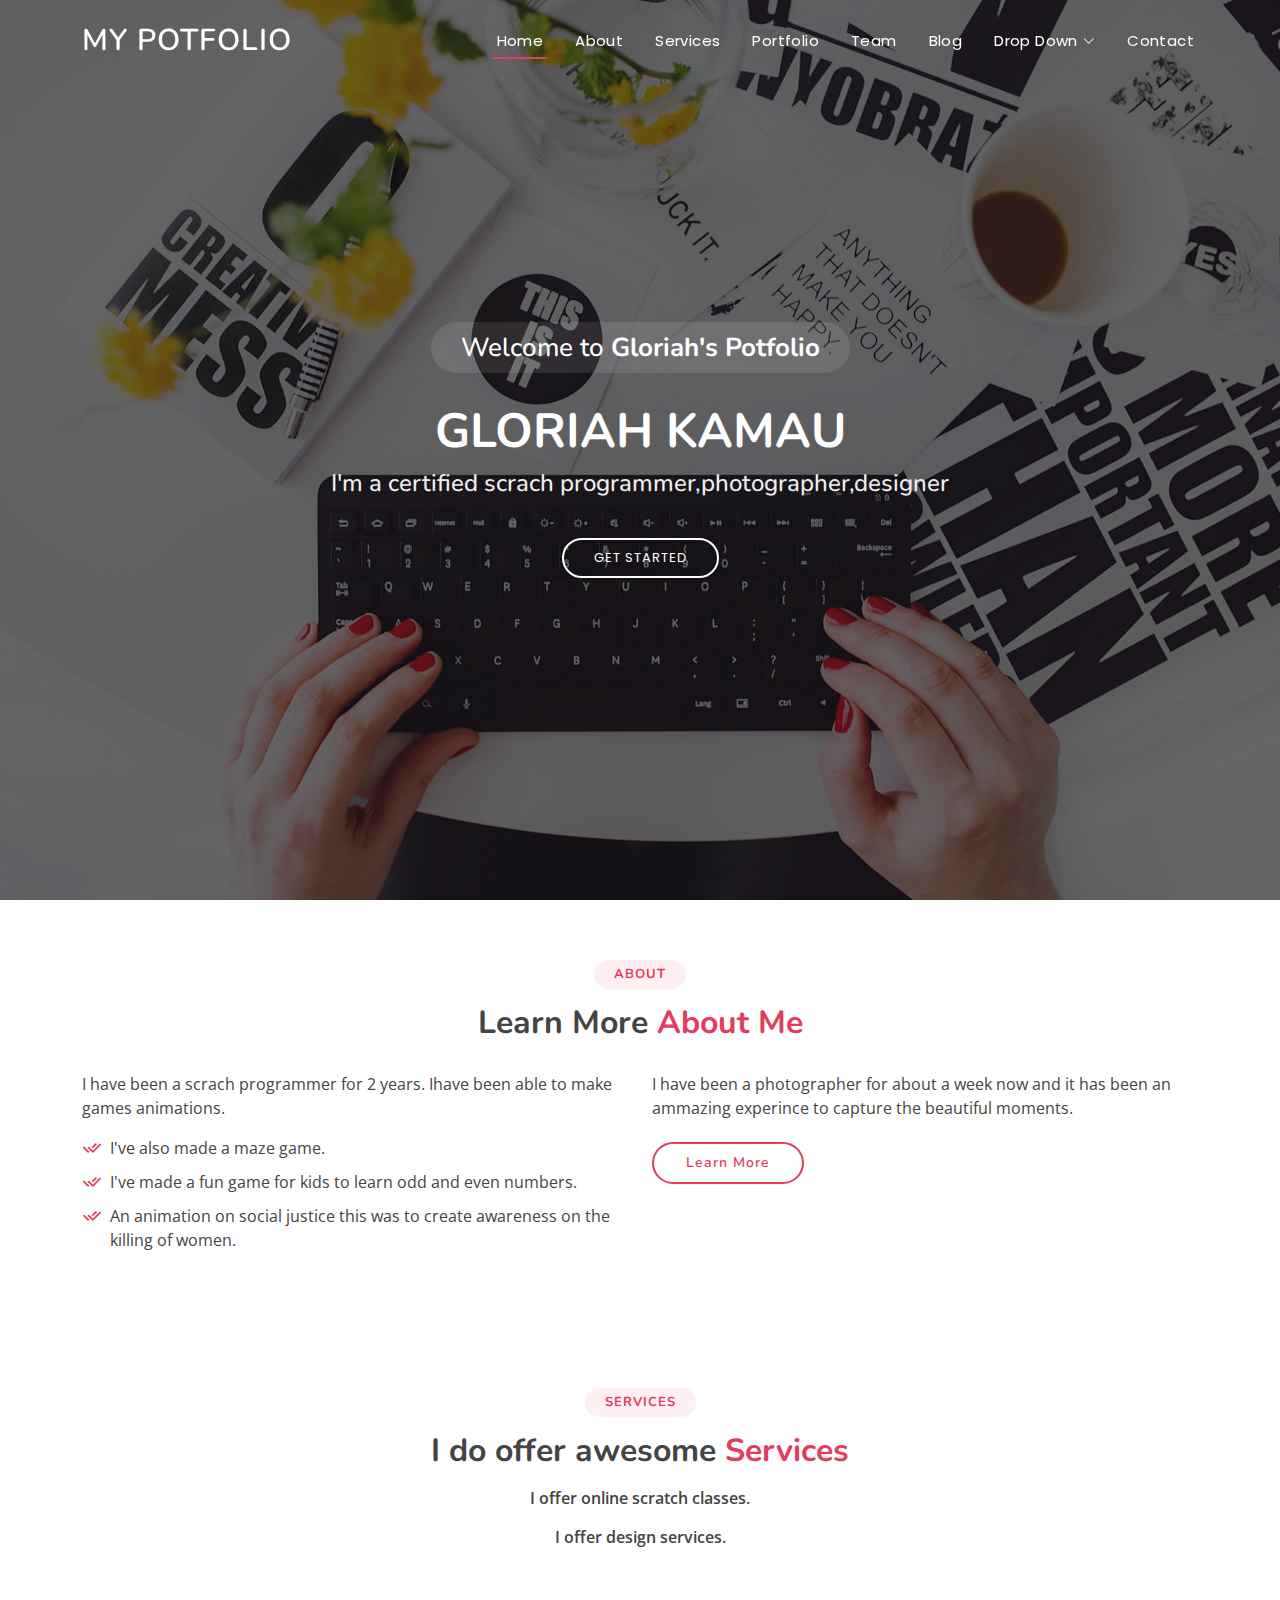
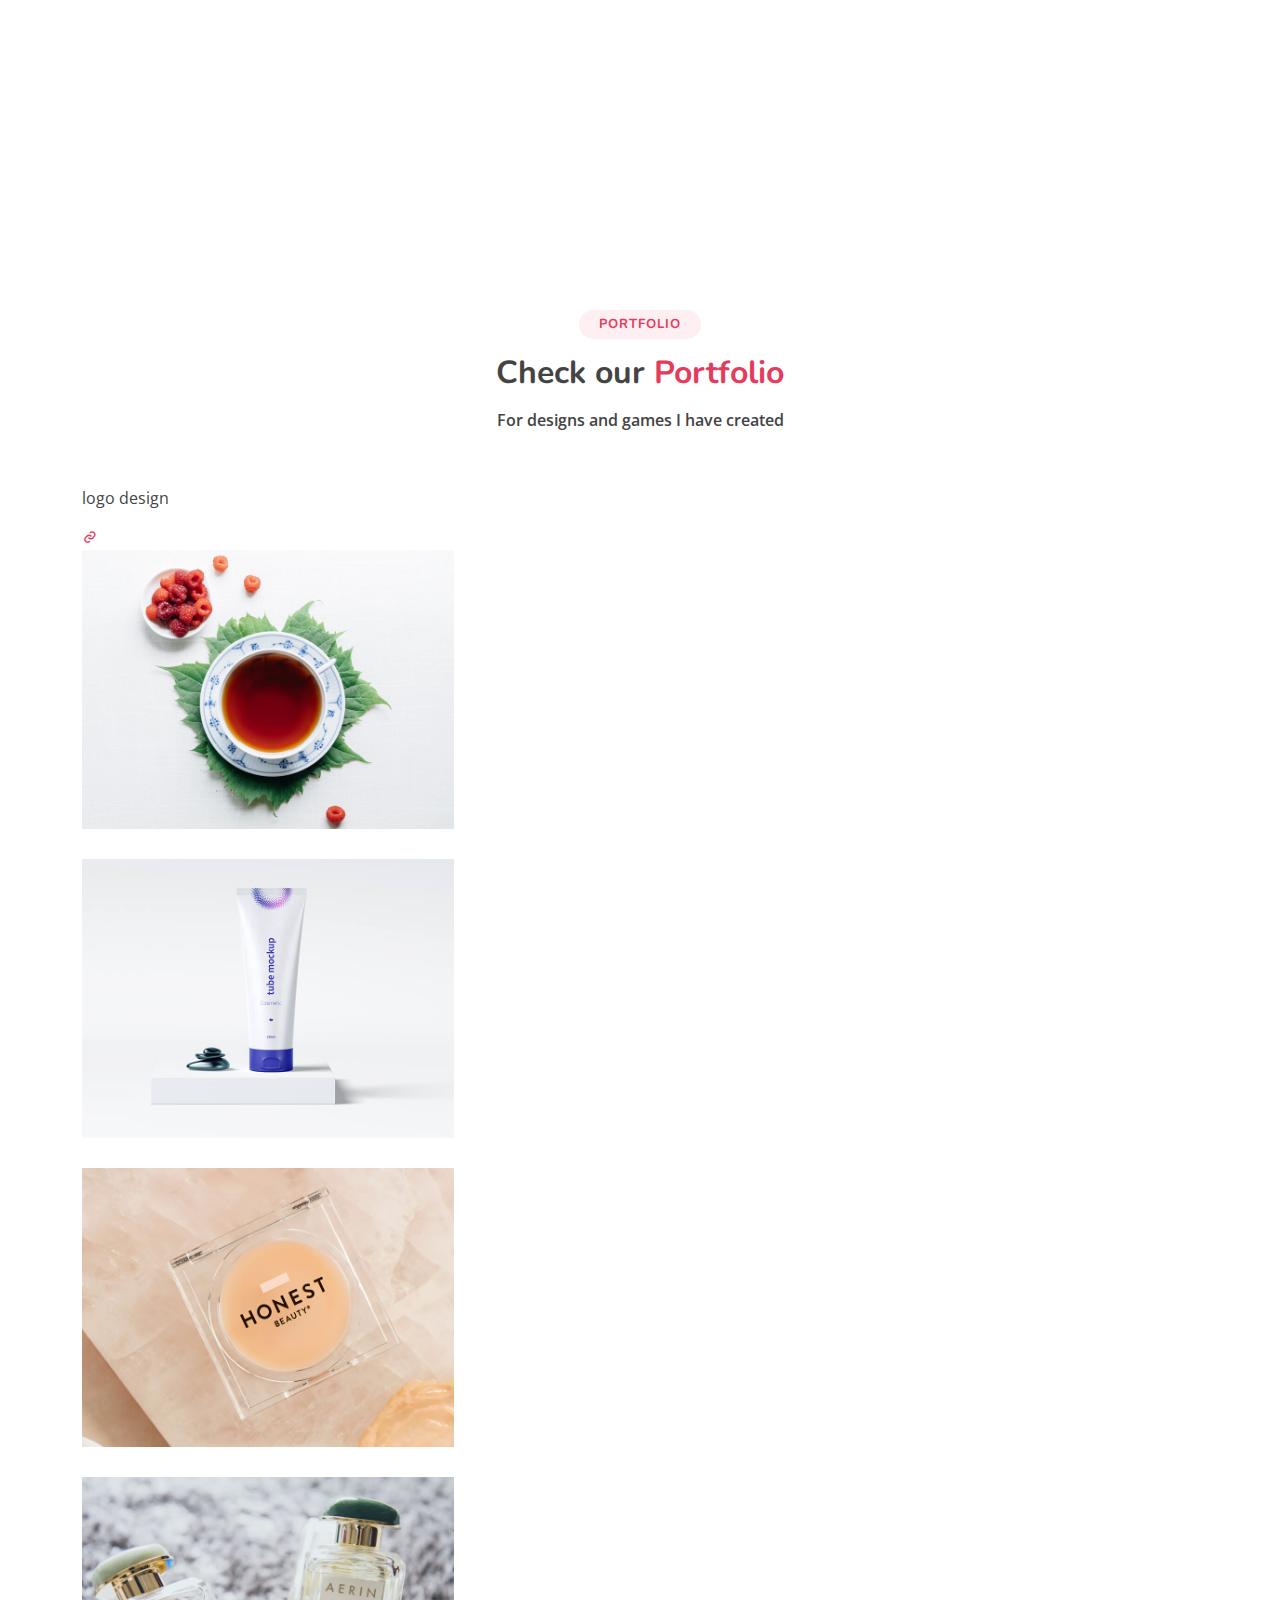
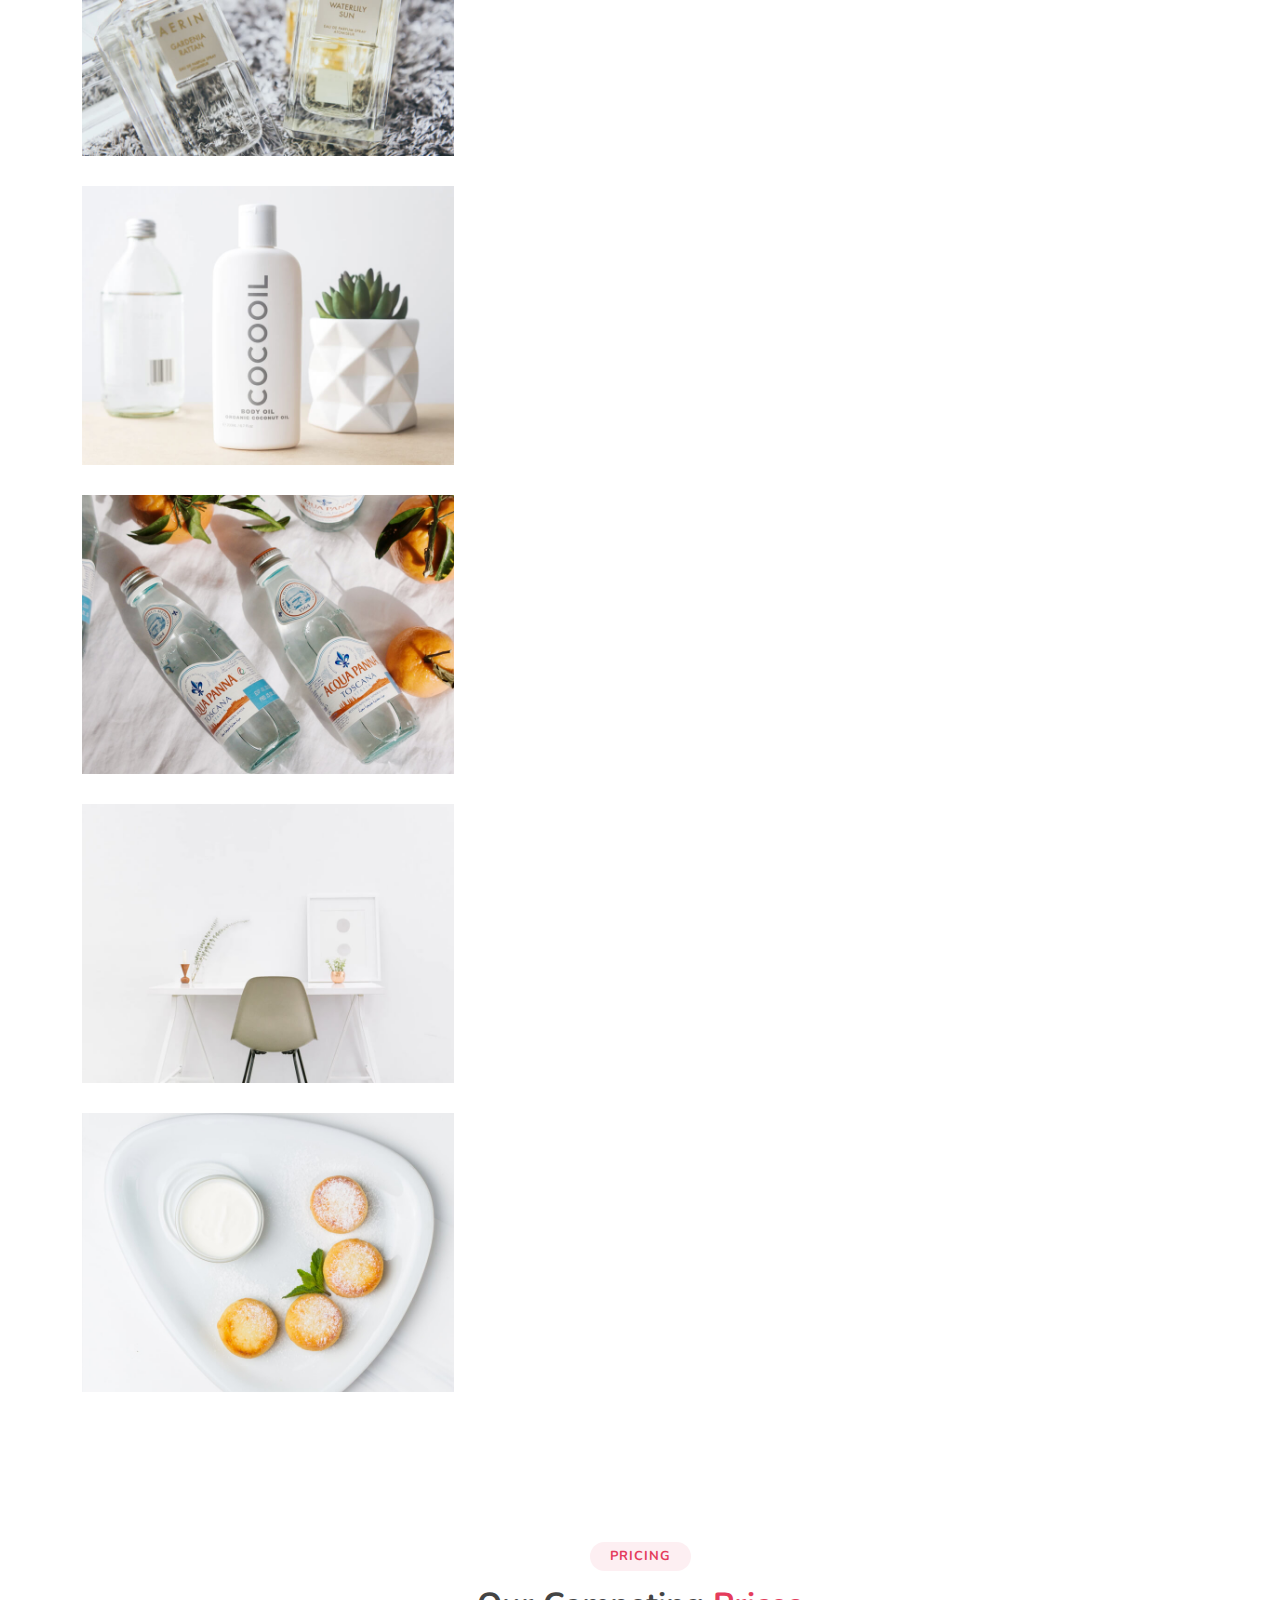
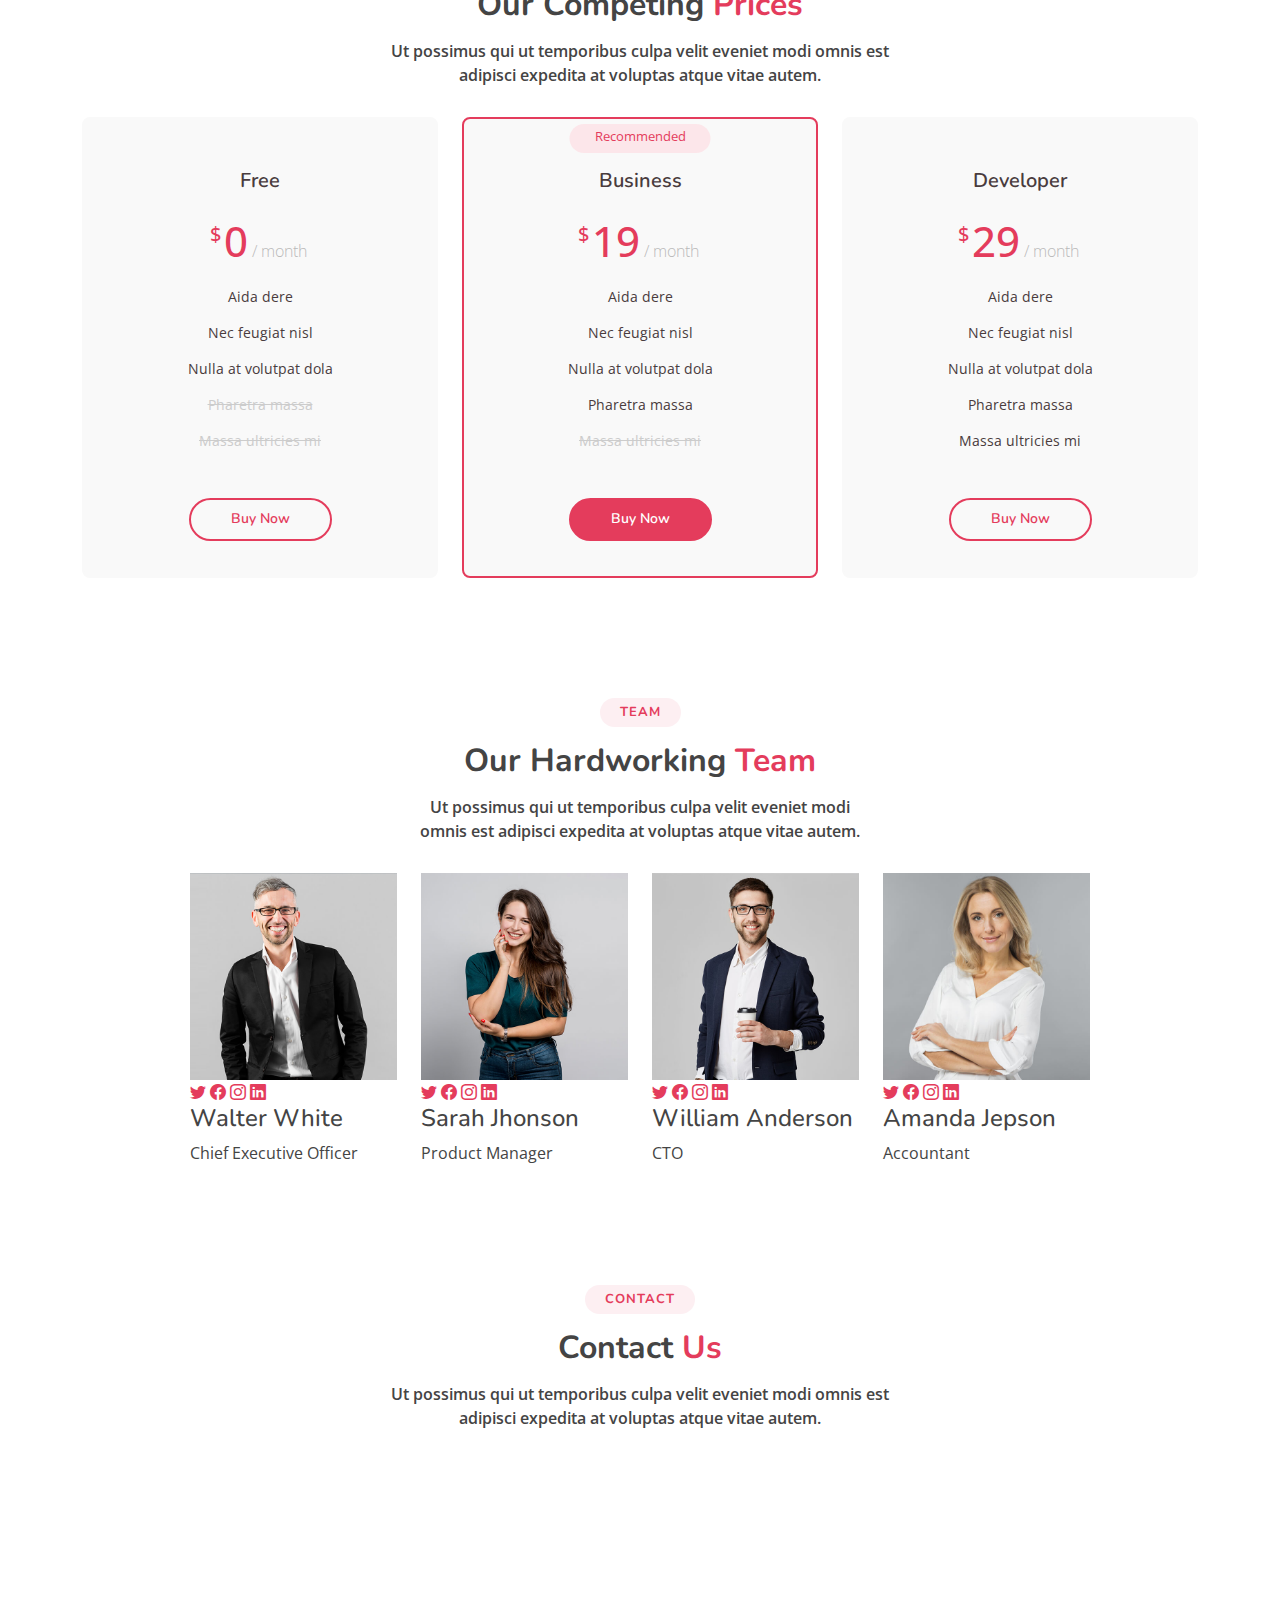
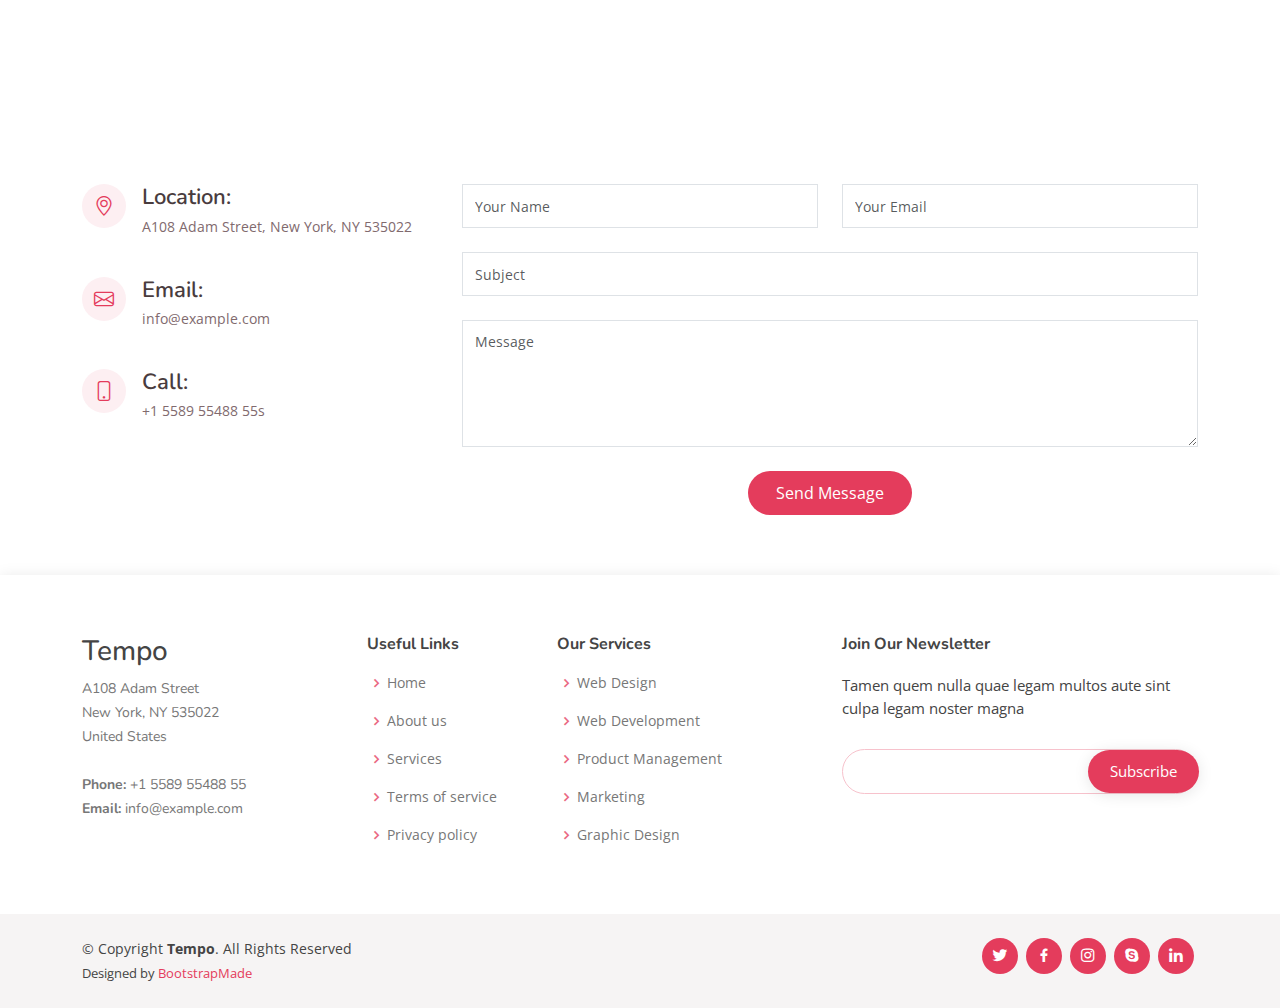
==== index.html @ 77e84bcd "initial commit" ====
<!DOCTYPE html>
<html lang="en">

<head>
  <meta charset="utf-8">
  <meta content="width=device-width, initial-scale=1.0" name="viewport">

  <title> Gloriah Kamau</title>
  <meta content="" name="description">
  <meta content="" name="keywords">

  <!-- Favicons -->
  <link href="assets/img/favicon.png" rel="icon">
  <link href="assets/img/apple-touch-icon.png" rel="apple-touch-icon">

  <!-- Google Fonts -->
  <link href="https://fonts.googleapis.com/css?family=Open+Sans:300,300i,400,400i,600,600i,700,700i|Nunito:300,300i,400,400i,600,600i,700,700i|Poppins:300,300i,400,400i,500,500i,600,600i,700,700i" rel="stylesheet">

  <!-- Vendor CSS Files -->
  <link href="assets/vendor/bootstrap/css/bootstrap.min.css" rel="stylesheet">
  <link href="assets/vendor/bootstrap-icons/bootstrap-icons.css" rel="stylesheet">
  <link href="assets/vendor/boxicons/css/boxicons.min.css" rel="stylesheet">
  <link href="assets/vendor/glightbox/css/glightbox.min.css" rel="stylesheet">
  <link href="assets/vendor/remixicon/remixicon.css" rel="stylesheet">
  <link href="assets/vendor/swiper/swiper-bundle.min.css" rel="stylesheet">

  <!-- Template Main CSS File -->
  <link href="assets/css/style.css" rel="stylesheet">

  <!-- =======================================================
  * Template Name: Tempo
  * Updated: Jan 29 2024 with Bootstrap v5.3.2
  * Template URL: https://bootstrapmade.com/tempo-free-onepage-bootstrap-theme/
  * Author: BootstrapMade.com
  * License: https://bootstrapmade.com/license/
  ======================================================== -->
</head>

<body>

  <!-- ======= Header ======= -->
  <header id="header" class="fixed-top ">
    <div class="container d-flex align-items-center justify-content-between">

      <h1 class="logo"><a href="index.html">My Potfolio</a></h1>
      <!-- Uncomment below if you prefer to use an image logo -->
      <!-- <a href="index.html" class="logo"><img src="assets/img/logo.png" alt="" class="img-fluid"></a>-->

      <nav id="navbar" class="navbar">
        <ul>
          <li><a class="nav-link scrollto active" href="#hero">Home</a></li>
          <li><a class="nav-link scrollto" href="#about">About</a></li>
          <li><a class="nav-link scrollto" href="#services">Services</a></li>
          <li><a class="nav-link scrollto " href="#portfolio">Portfolio</a></li>
          <li><a class="nav-link scrollto" href="#team">Team</a></li>
          <li><a href="blog.html">Blog</a></li>
          <li class="dropdown"><a href="#"><span>Drop Down</span> <i class="bi bi-chevron-down"></i></a>
            <ul>
              <li><a href="#">Drop Down 1</a></li>
              <li class="dropdown"><a href="#"><span>Deep Drop Down</span> <i class="bi bi-chevron-right"></i></a>
                <ul>
                  <li><a href="#">Deep Drop Down 1</a></li>
                  <li><a href="#">Deep Drop Down 2</a></li>
                  <li><a href="#">Deep Drop Down 3</a></li>
                  <li><a href="#">Deep Drop Down 4</a></li>
                  <li><a href="#">Deep Drop Down 5</a></li>
                </ul>
              </li>
              <li><a href="#">Drop Down 2</a></li>
              <li><a href="#">Drop Down 3</a></li>
              <li><a href="#">Drop Down 4</a></li>
            </ul>
          </li>
          <li><a class="nav-link scrollto" href="#contact">Contact</a></li>
        </ul>
        <i class="bi bi-list mobile-nav-toggle"></i>
      </nav><!-- .navbar -->

    </div>
  </header><!-- End Header -->

  <!-- ======= Hero Section ======= -->
  <section id="hero">
    <div class="hero-container">
      <h3>Welcome to <strong>Gloriah's Potfolio</strong></h3>
      <h1>Gloriah Kamau</h1>
      <h2>I'm a certified scrach programmer,photographer,designer</h2>
      <a href="#about" class="btn-get-started scrollto">Get Started</a>
    </div>
  </section><!-- End Hero -->

  <main id="main">

    <!-- ======= About Section ======= -->
    <section id="about" class="about">
      <div class="container">

        <div class="section-title">
          <h2>About</h2>
          <h3>Learn More <span>About Me</span></h3>
          
        </div>

        <div class="row content">
          <div class="col-lg-6">
            <p>
              I have been a scrach programmer for 2 years.
              Ihave been able to make games animations.
            </p>
            <ul>
              <li><i class="ri-check-double-line"></i>I've also made a maze game. </li>
              <li><i class="ri-check-double-line"></i>I've made a fun game for kids to learn odd and even numbers. </li>
              <li><i class="ri-check-double-line"></i>An animation on social justice this was to create awareness on the killing of women. </li>
            </ul>
          </div>
          <div class="col-lg-6 pt-4 pt-lg-0">
            <p>
              I have been a photographer for about a week now and it has been an ammazing experince to capture the beautiful moments.
            </p>
            <a href="#" class="btn-learn-more">Learn More</a>
          </div>
        </div>

      </div>
    </section><!-- End About Section -->

    <!-- ======= Services Section ======= -->
    <section id="services" class="services">
      <div class="container">

        <div class="section-title">
          <h2>Services</h2>
          <h3>I do offer awesome <span>Services</span></h3>
          <p>I offer online scratch classes.</p>
          <p>I offer design services.</p>

        </div>

       
    </section><!-- End Services Section -->

   

    <!-- ======= Cta Section ======= -->
    <section id="cta" class="cta">
      <div class="container">

        <div class="text-center">
          <h3>Call To Action</h3>
          <p>I am readly available for the online classes</p>
          <p>I'm ready for design gigs</p>
        </div>

      </div>
    </section><!-- End Cta Section -->

    <!-- ======= Portfolio Section ======= -->
    <section id="portfolio" class="portfolio">
      <div class="container">

        <div class="section-title">
          <h2>Portfolio</h2>
          <h3>Check our <span>Portfolio</span></h3>
          <p>For designs and games I have created</p>
        </div>

        

        <div>

          <div>
            <img src="" class="img-fluid" alt="">
            <div class="portfolio-info">
              
              <p>logo design</p>
              <a href=
              <a href="portfolio-details.html" class="details-link" title="More Details"><i class="bx bx-link"></i></a>
            </div>
          </div>

          <div class="col-lg-4 col-md-6 portfolio-item filter-web">
            <img src="assets/img/portfolio/portfolio-2.jpg" class="img-fluid" alt="">
            <div class="portfolio-info">
              <h4>Web 3</h4>
              <p>Web</p>
              <a href="assets/img/portfolio/portfolio-2.jpg" data-gallery="portfolioGallery" class="portfolio-lightbox preview-link" title="Web 3"><i class="bx bx-plus"></i></a>
              <a href="portfolio-details.html" class="details-link" title="More Details"><i class="bx bx-link"></i></a>
            </div>
          </div>

          <div class="col-lg-4 col-md-6 portfolio-item filter-app">
            <img src="assets/img/portfolio/portfolio-3.jpg" class="img-fluid" alt="">
            <div class="portfolio-info">
              <h4>App 2</h4>
              <p>App</p>
              <a href="assets/img/portfolio/portfolio-3.jpg" data-gallery="portfolioGallery" class="portfolio-lightbox preview-link" title="App 2"><i class="bx bx-plus"></i></a>
              <a href="portfolio-details.html" class="details-link" title="More Details"><i class="bx bx-link"></i></a>
            </div>
          </div>

          <div class="col-lg-4 col-md-6 portfolio-item filter-card">
            <img src="assets/img/portfolio/portfolio-4.jpg" class="img-fluid" alt="">
            <div class="portfolio-info">
              <h4>Card 2</h4>
              <p>Card</p>
              <a href="assets/img/portfolio/portfolio-4.jpg" data-gallery="portfolioGallery" class="portfolio-lightbox preview-link" title="Card 2"><i class="bx bx-plus"></i></a>
              <a href="portfolio-details.html" class="details-link" title="More Details"><i class="bx bx-link"></i></a>
            </div>
          </div>

          <div class="col-lg-4 col-md-6 portfolio-item filter-web">
            <img src="assets/img/portfolio/portfolio-5.jpg" class="img-fluid" alt="">
            <div class="portfolio-info">
              <h4>Web 2</h4>
              <p>Web</p>
              <a href="assets/img/portfolio/portfolio-5.jpg" data-gallery="portfolioGallery" class="portfolio-lightbox preview-link" title="Web 2"><i class="bx bx-plus"></i></a>
              <a href="portfolio-details.html" class="details-link" title="More Details"><i class="bx bx-link"></i></a>
            </div>
          </div>

          <div class="col-lg-4 col-md-6 portfolio-item filter-app">
            <img src="assets/img/portfolio/portfolio-6.jpg" class="img-fluid" alt="">
            <div class="portfolio-info">
              <h4>App 3</h4>
              <p>App</p>
              <a href="assets/img/portfolio/portfolio-6.jpg" data-gallery="portfolioGallery" class="portfolio-lightbox preview-link" title="App 3"><i class="bx bx-plus"></i></a>
              <a href="portfolio-details.html" class="details-link" title="More Details"><i class="bx bx-link"></i></a>
            </div>
          </div>

          <div class="col-lg-4 col-md-6 portfolio-item filter-card">
            <img src="assets/img/portfolio/portfolio-7.jpg" class="img-fluid" alt="">
            <div class="portfolio-info">
              <h4>Card 1</h4>
              <p>Card</p>
              <a href="assets/img/portfolio/portfolio-7.jpg" data-gallery="portfolioGallery" class="portfolio-lightbox preview-link" title="Card 1"><i class="bx bx-plus"></i></a>
              <a href="portfolio-details.html" class="details-link" title="More Details"><i class="bx bx-link"></i></a>
            </div>
          </div>

          <div class="col-lg-4 col-md-6 portfolio-item filter-card">
            <img src="assets/img/portfolio/portfolio-8.jpg" class="img-fluid" alt="">
            <div class="portfolio-info">
              <h4>Card 3</h4>
              <p>Card</p>
              <a href="assets/img/portfolio/portfolio-8.jpg" data-gallery="portfolioGallery" class="portfolio-lightbox preview-link" title="Card 3"><i class="bx bx-plus"></i></a>
              <a href="portfolio-details.html" class="details-link" title="More Details"><i class="bx bx-link"></i></a>
            </div>
          </div>

          <div class="col-lg-4 col-md-6 portfolio-item filter-web">
            <img src="assets/img/portfolio/portfolio-9.jpg" class="img-fluid" alt="">
            <div class="portfolio-info">
              <h4>Web 3</h4>
              <p>Web</p>
              <a href="assets/img/portfolio/portfolio-9.jpg" data-gallery="portfolioGallery" class="portfolio-lightbox preview-link" title="Web 3"><i class="bx bx-plus"></i></a>
              <a href="portfolio-details.html" class="details-link" title="More Details"><i class="bx bx-link"></i></a>
            </div>
          </div>

        </div>

      </div>
    </section><!-- End Portfolio Section -->

    <!-- ======= Pricing Section ======= -->
    <section id="pricing" class="pricing">
      <div class="container">

        <div class="section-title">
          <h2>Pricing</h2>
          <h3>Our Competing <span>Prices</span></h3>
          <p>Ut possimus qui ut temporibus culpa velit eveniet modi omnis est adipisci expedita at voluptas atque vitae autem.</p>
        </div>

        <div class="row">

          <div class="col-lg-4 col-md-6">
            <div class="box">
              <h3>Free</h3>
              <h4><sup>$</sup>0<span> / month</span></h4>
              <ul>
                <li>Aida dere</li>
                <li>Nec feugiat nisl</li>
                <li>Nulla at volutpat dola</li>
                <li class="na">Pharetra massa</li>
                <li class="na">Massa ultricies mi</li>
              </ul>
              <div class="btn-wrap">
                <a href="#" class="btn-buy">Buy Now</a>
              </div>
            </div>
          </div>

          <div class="col-lg-4 col-md-6 mt-4 mt-md-0">
            <div class="box recommended">
              <span class="recommended-badge">Recommended</span>
              <h3>Business</h3>
              <h4><sup>$</sup>19<span> / month</span></h4>
              <ul>
                <li>Aida dere</li>
                <li>Nec feugiat nisl</li>
                <li>Nulla at volutpat dola</li>
                <li>Pharetra massa</li>
                <li class="na">Massa ultricies mi</li>
              </ul>
              <div class="btn-wrap">
                <a href="#" class="btn-buy">Buy Now</a>
              </div>
            </div>
          </div>

          <div class="col-lg-4 col-md-6 mt-4 mt-lg-0">
            <div class="box">
              <h3>Developer</h3>
              <h4><sup>$</sup>29<span> / month</span></h4>
              <ul>
                <li>Aida dere</li>
                <li>Nec feugiat nisl</li>
                <li>Nulla at volutpat dola</li>
                <li>Pharetra massa</li>
                <li>Massa ultricies mi</li>
              </ul>
              <div class="btn-wrap">
                <a href="#" class="btn-buy">Buy Now</a>
              </div>
            </div>
          </div>

        </div>

      </div>
    </section><!-- End Pricing Section -->

    <!-- ======= F.A.Q Section ======= -->
    <section id="faq" class="faq">
      <div class="container">

        
        <div class="section-title">
          <h2>Team</h2>
          <h3>Our Hardworking <span>Team</span></h3>
          <p>Ut possimus qui ut temporibus culpa velit eveniet modi omnis est adipisci expedita at voluptas atque vitae autem.</p>
        </div>

        <div class="row">

          <div class="col-lg-3 col-md-6 d-flex align-items-stretch">
            <div class="member">
              <div class="member-img">
                <img src="assets/img/team/team-1.jpg" class="img-fluid" alt="">
                <div class="social">
                  <a href=""><i class="bi bi-twitter"></i></a>
                  <a href=""><i class="bi bi-facebook"></i></a>
                  <a href=""><i class="bi bi-instagram"></i></a>
                  <a href=""><i class="bi bi-linkedin"></i></a>
                </div>
              </div>
              <div class="member-info">
                <h4>Walter White</h4>
                <span>Chief Executive Officer</span>
              </div>
            </div>
          </div>

          <div class="col-lg-3 col-md-6 d-flex align-items-stretch">
            <div class="member">
              <div class="member-img">
                <img src="assets/img/team/team-2.jpg" class="img-fluid" alt="">
                <div class="social">
                  <a href=""><i class="bi bi-twitter"></i></a>
                  <a href=""><i class="bi bi-facebook"></i></a>
                  <a href=""><i class="bi bi-instagram"></i></a>
                  <a href=""><i class="bi bi-linkedin"></i></a>
                </div>
              </div>
              <div class="member-info">
                <h4>Sarah Jhonson</h4>
                <span>Product Manager</span>
              </div>
            </div>
          </div>

          <div class="col-lg-3 col-md-6 d-flex align-items-stretch">
            <div class="member">
              <div class="member-img">
                <img src="assets/img/team/team-3.jpg" class="img-fluid" alt="">
                <div class="social">
                  <a href=""><i class="bi bi-twitter"></i></a>
                  <a href=""><i class="bi bi-facebook"></i></a>
                  <a href=""><i class="bi bi-instagram"></i></a>
                  <a href=""><i class="bi bi-linkedin"></i></a>
                </div>
              </div>
              <div class="member-info">
                <h4>William Anderson</h4>
                <span>CTO</span>
              </div>
            </div>
          </div>

          <div class="col-lg-3 col-md-6 d-flex align-items-stretch">
            <div class="member">
              <div class="member-img">
                <img src="assets/img/team/team-4.jpg" class="img-fluid" alt="">
                <div class="social">
                  <a href=""><i class="bi bi-twitter"></i></a>
                  <a href=""><i class="bi bi-facebook"></i></a>
                  <a href=""><i class="bi bi-instagram"></i></a>
                  <a href=""><i class="bi bi-linkedin"></i></a>
                </div>
              </div>
              <div class="member-info">
                <h4>Amanda Jepson</h4>
                <span>Accountant</span>
              </div>
            </div>
          </div>

        </div>

      </div>
    </section><!-- End Team Section -->

    <!-- ======= Contact Section ======= -->
    <section id="contact" class="contact">
      <div class="container">

        <div class="section-title">
          <h2>Contact</h2>
          <h3>Contact <span>Us</span></h3>
          <p>Ut possimus qui ut temporibus culpa velit eveniet modi omnis est adipisci expedita at voluptas atque vitae autem.</p>
        </div>

        <div>
          <iframe style="border:0; width: 100%; height: 270px;" src="https://www.google.com/maps/embed?pb=!1m14!1m8!1m3!1d12097.433213460943!2d-74.0062269!3d40.7101282!3m2!1i1024!2i768!4f13.1!3m3!1m2!1s0x0%3A0xb89d1fe6bc499443!2sDowntown+Conference+Center!5e0!3m2!1smk!2sbg!4v1539943755621" frameborder="0" allowfullscreen></iframe>
        </div>

        <div class="row mt-5">

          <div class="col-lg-4">
            <div class="info">
              <div class="address">
                <i class="bi bi-geo-alt"></i>
                <h4>Location:</h4>
                <p>A108 Adam Street, New York, NY 535022</p>
              </div>

              <div class="email">
                <i class="bi bi-envelope"></i>
                <h4>Email:</h4>
                <p>info@example.com</p>
              </div>

              <div class="phone">
                <i class="bi bi-phone"></i>
                <h4>Call:</h4>
                <p>+1 5589 55488 55s</p>
              </div>

            </div>

          </div>

          <div class="col-lg-8 mt-5 mt-lg-0">

            <form action="forms/contact.php" method="post" role="form" class="php-email-form">
              <div class="row">
                <div class="col-md-6 form-group">
                  <input type="text" name="name" class="form-control" id="name" placeholder="Your Name" required>
                </div>
                <div class="col-md-6 form-group mt-3 mt-md-0">
                  <input type="email" class="form-control" name="email" id="email" placeholder="Your Email" required>
                </div>
              </div>
              <div class="form-group mt-3">
                <input type="text" class="form-control" name="subject" id="subject" placeholder="Subject" required>
              </div>
              <div class="form-group mt-3">
                <textarea class="form-control" name="message" rows="5" placeholder="Message" required></textarea>
              </div>
              <div class="my-3">
                <div class="loading">Loading</div>
                <div class="error-message"></div>
                <div class="sent-message">Your message has been sent. Thank you!</div>
              </div>
              <div class="text-center"><button type="submit">Send Message</button></div>
            </form>

          </div>

        </div>

      </div>
    </section><!-- End Contact Section -->

  </main><!-- End #main -->

  <!-- ======= Footer ======= -->
  <footer id="footer">

    <div class="footer-top">
      <div class="container">
        <div class="row">

          <div class="col-lg-3 col-md-6 footer-contact">
            <h3>Tempo</h3>
            <p>
              A108 Adam Street <br>
              New York, NY 535022<br>
              United States <br><br>
              <strong>Phone:</strong> +1 5589 55488 55<br>
              <strong>Email:</strong> info@example.com<br>
            </p>
          </div>

          <div class="col-lg-2 col-md-6 footer-links">
            <h4>Useful Links</h4>
            <ul>
              <li><i class="bx bx-chevron-right"></i> <a href="#">Home</a></li>
              <li><i class="bx bx-chevron-right"></i> <a href="#">About us</a></li>
              <li><i class="bx bx-chevron-right"></i> <a href="#">Services</a></li>
              <li><i class="bx bx-chevron-right"></i> <a href="#">Terms of service</a></li>
              <li><i class="bx bx-chevron-right"></i> <a href="#">Privacy policy</a></li>
            </ul>
          </div>

          <div class="col-lg-3 col-md-6 footer-links">
            <h4>Our Services</h4>
            <ul>
              <li><i class="bx bx-chevron-right"></i> <a href="#">Web Design</a></li>
              <li><i class="bx bx-chevron-right"></i> <a href="#">Web Development</a></li>
              <li><i class="bx bx-chevron-right"></i> <a href="#">Product Management</a></li>
              <li><i class="bx bx-chevron-right"></i> <a href="#">Marketing</a></li>
              <li><i class="bx bx-chevron-right"></i> <a href="#">Graphic Design</a></li>
            </ul>
          </div>

          <div class="col-lg-4 col-md-6 footer-newsletter">
            <h4>Join Our Newsletter</h4>
            <p>Tamen quem nulla quae legam multos aute sint culpa legam noster magna</p>
            <form action="" method="post">
              <input type="email" name="email"><input type="submit" value="Subscribe">
            </form>
          </div>

        </div>
      </div>
    </div>

    <div class="container d-md-flex py-4">

      <div class="me-md-auto text-center text-md-start">
        <div class="copyright">
          &copy; Copyright <strong><span>Tempo</span></strong>. All Rights Reserved
        </div>
        <div class="credits">
          <!-- All the links in the footer should remain intact. -->
          <!-- You can delete the links only if you purchased the pro version. -->
          <!-- Licensing information: https://bootstrapmade.com/license/ -->
          <!-- Purchase the pro version with working PHP/AJAX contact form: https://bootstrapmade.com/tempo-free-onepage-bootstrap-theme/ -->
          Designed by <a href="https://bootstrapmade.com/">BootstrapMade</a>
        </div>
      </div>
      <div class="social-links text-center text-md-right pt-3 pt-md-0">
        <a href="#" class="twitter"><i class="bx bxl-twitter"></i></a>
        <a href="#" class="facebook"><i class="bx bxl-facebook"></i></a>
        <a href="#" class="instagram"><i class="bx bxl-instagram"></i></a>
        <a href="#" class="google-plus"><i class="bx bxl-skype"></i></a>
        <a href="#" class="linkedin"><i class="bx bxl-linkedin"></i></a>
      </div>
    </div>
  </footer><!-- End Footer -->

  <a href="#" class="back-to-top d-flex align-items-center justify-content-center"><i class="bi bi-arrow-up-short"></i></a>

  <!-- Vendor JS Files -->
  <script src="assets/vendor/bootstrap/js/bootstrap.bundle.min.js"></script>
  <script src="assets/vendor/glightbox/js/glightbox.min.js"></script>
  <script src="assets/vendor/isotope-layout/isotope.pkgd.min.js"></script>
  <script src="assets/vendor/swiper/swiper-bundle.min.js"></script>
  <script src="assets/vendor/php-email-form/validate.js"></script>

  <!-- Template Main JS File -->
  <script src="assets/js/main.js"></script>

</body>

</html>
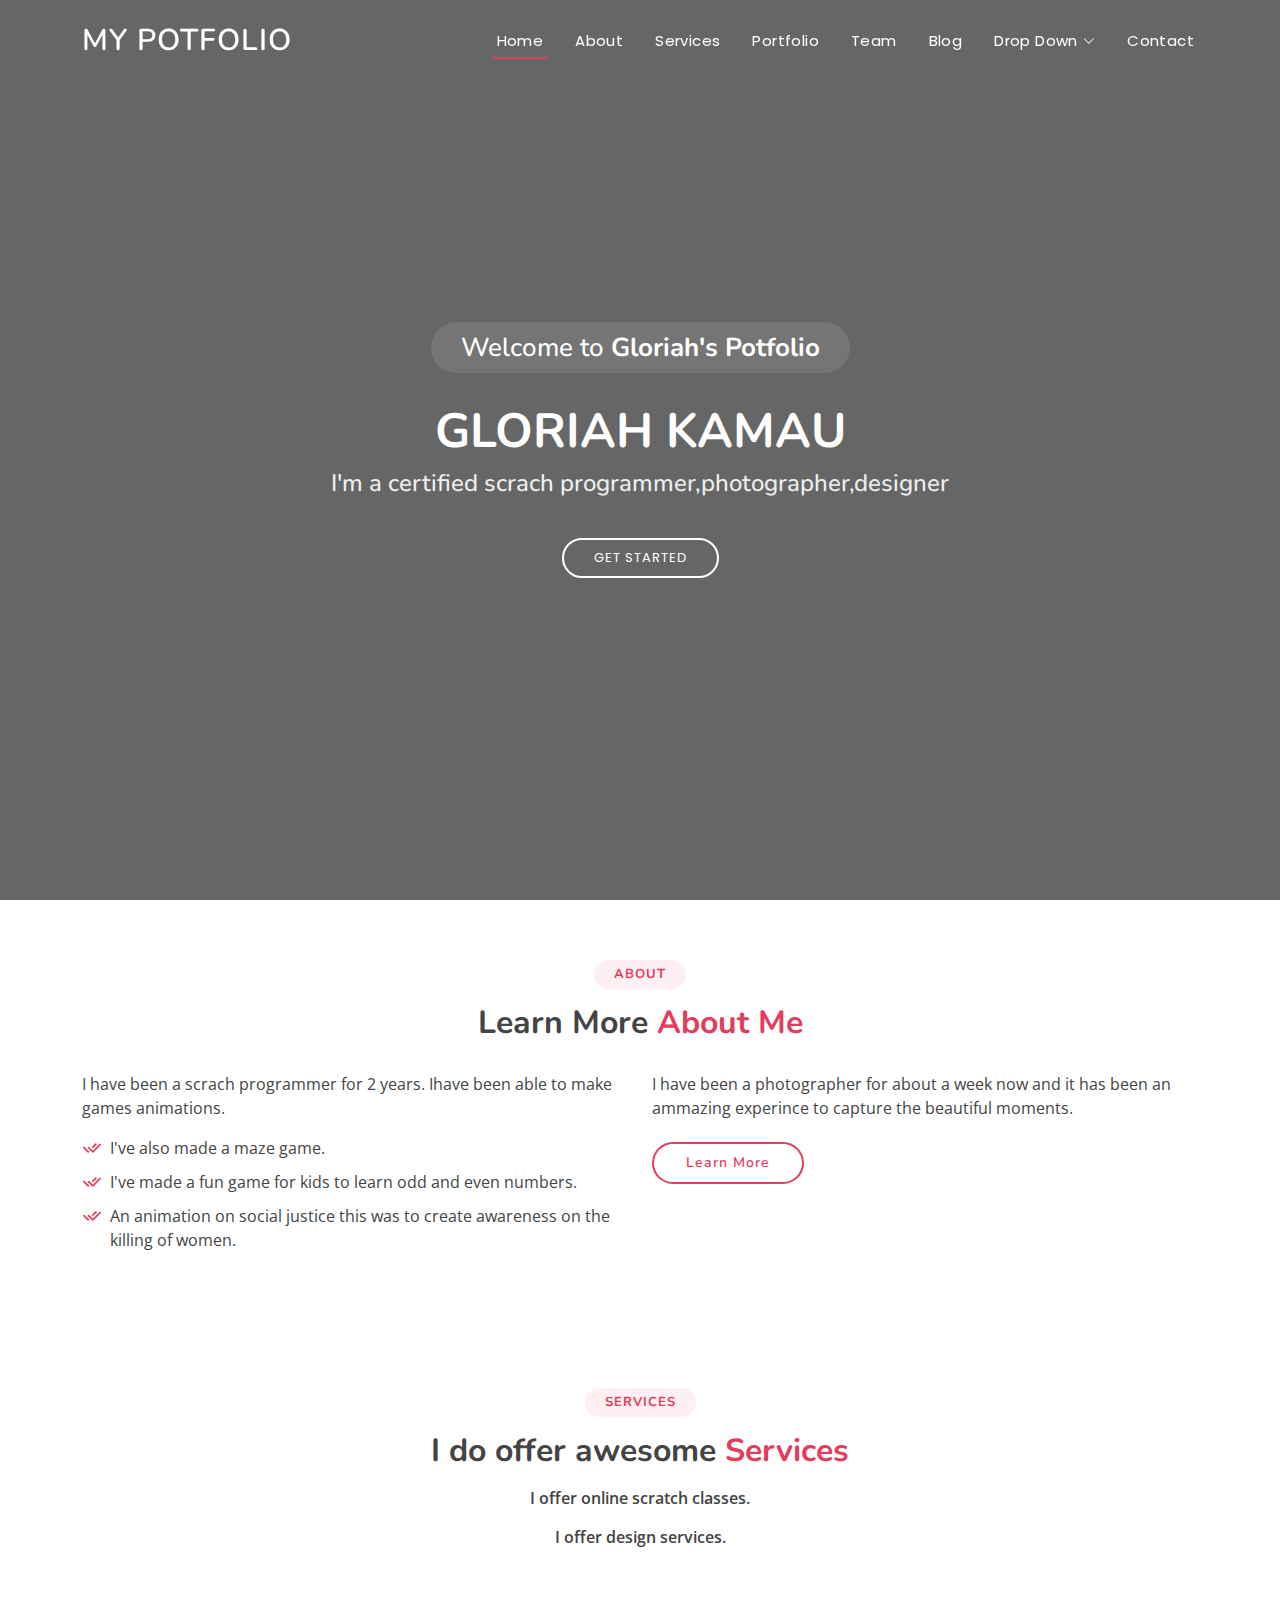
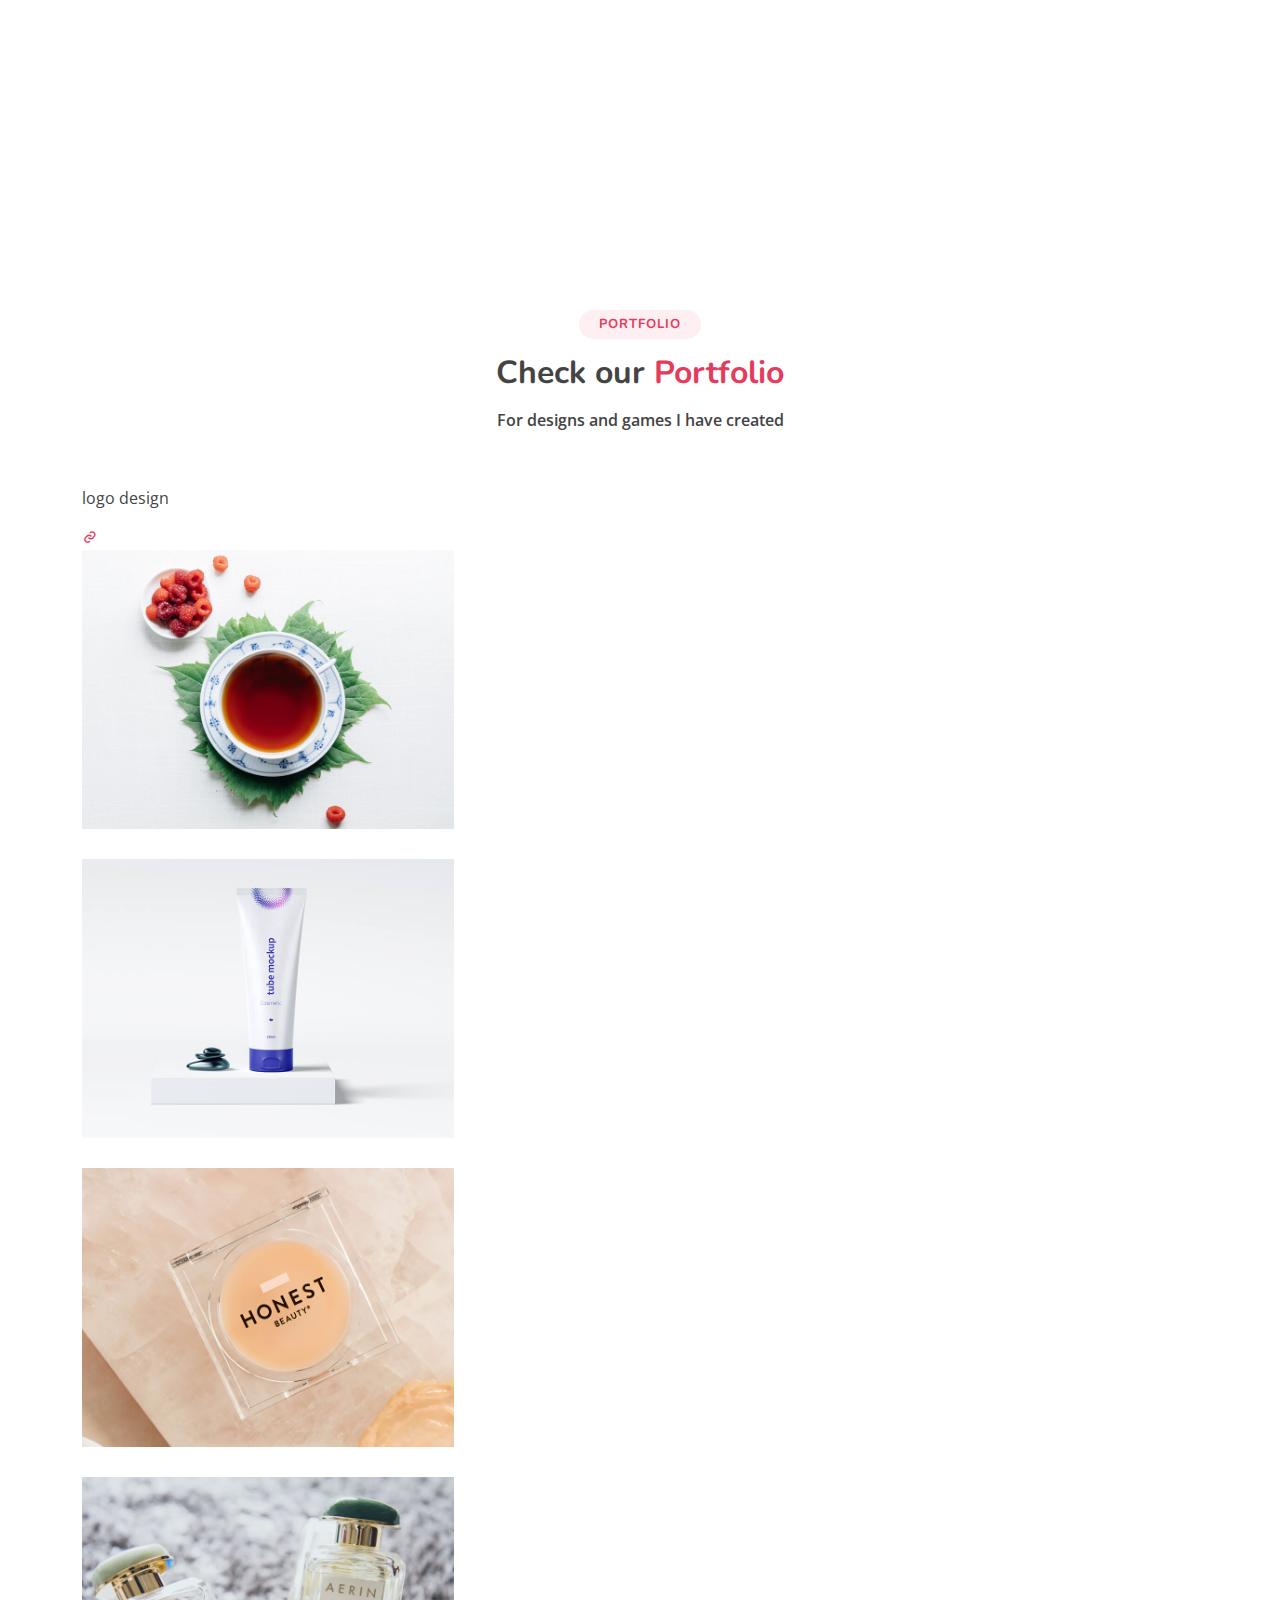
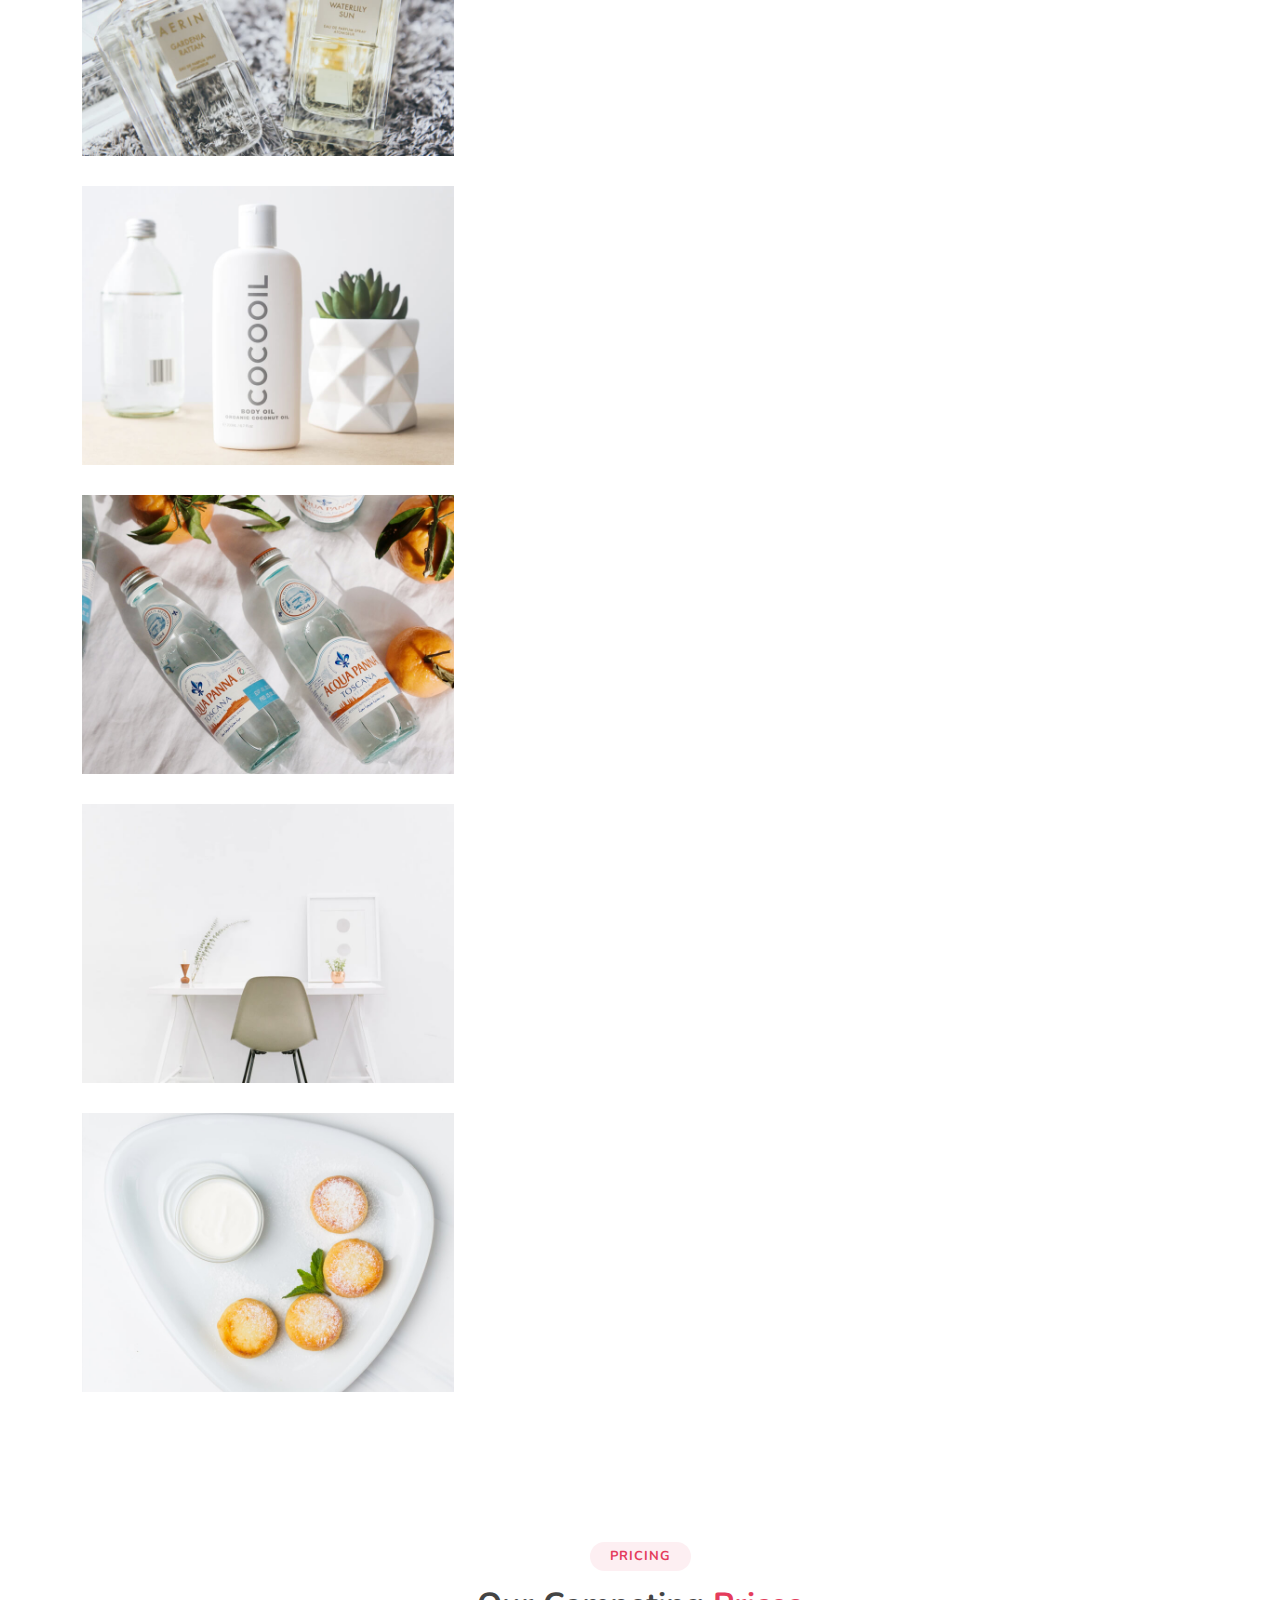
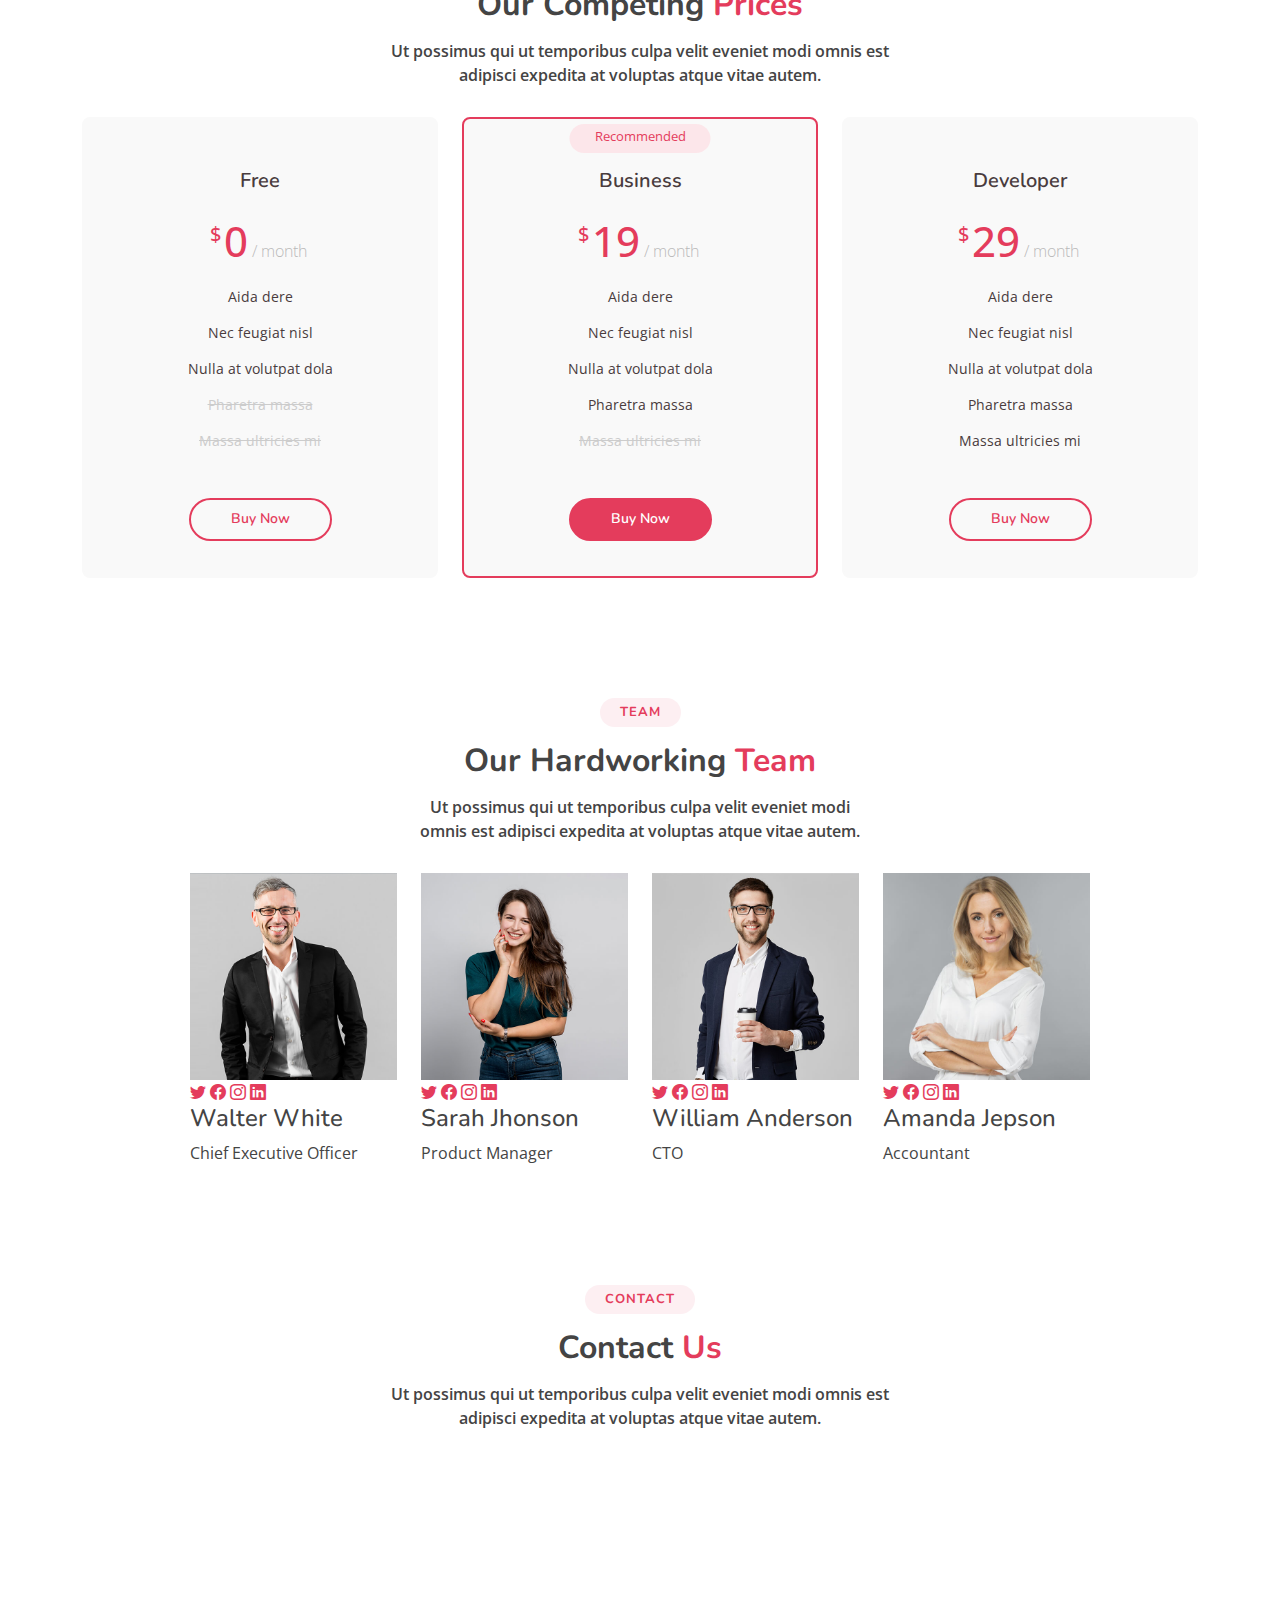
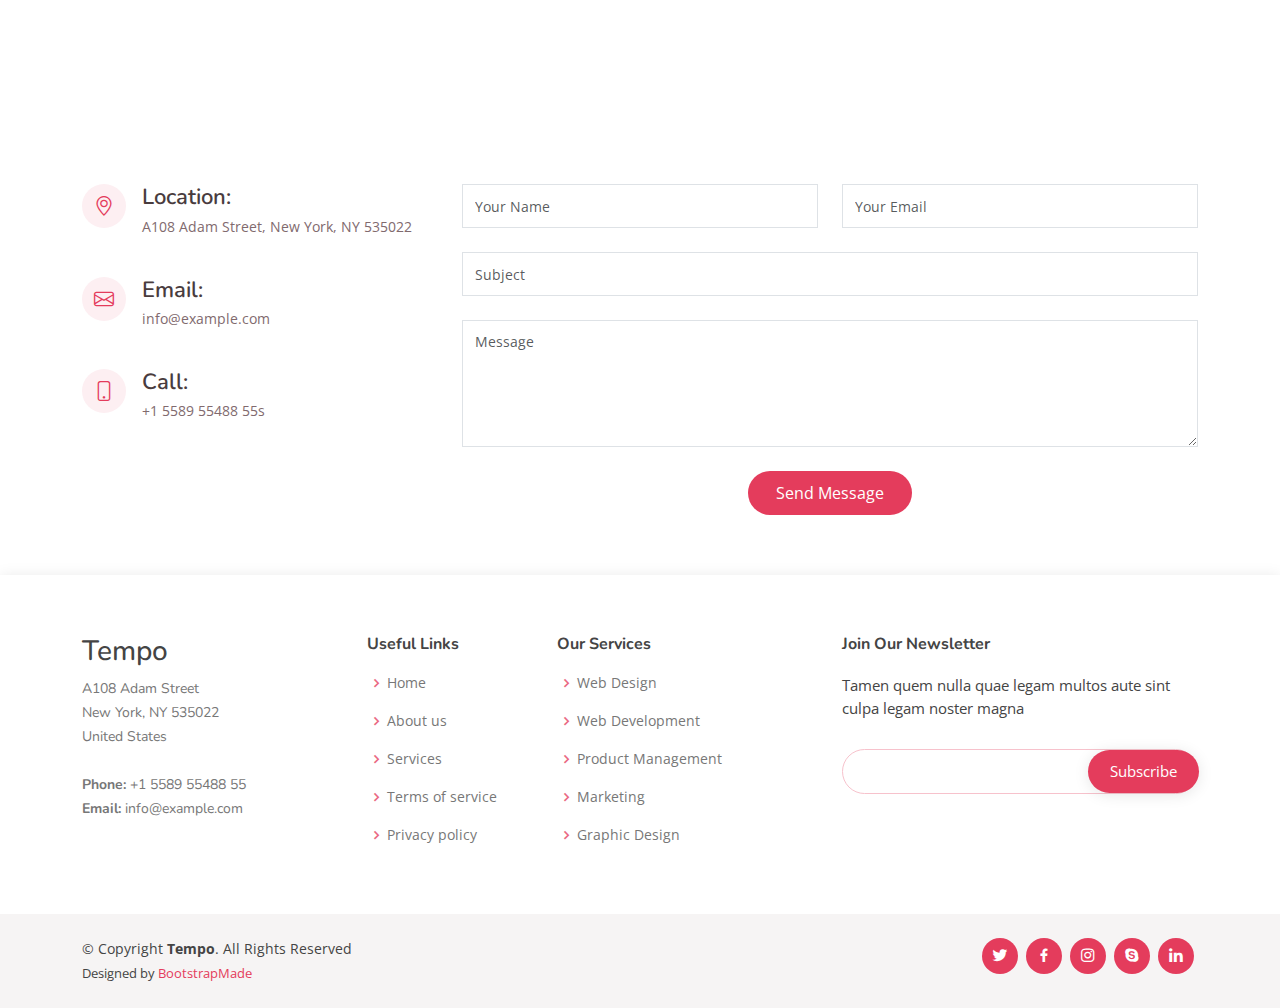
==== commit 8aac5f73: "change header" ====
--- a/index.html
+++ b/index.html
@@ -11,7 +11,7 @@
 
   <!-- Favicons -->
   <link href="assets/img/favicon.png" rel="icon">
-  <link href="assets/img/apple-touch-icon.png" rel="apple-touch-icon">
+  <link href="assets/img/IMG_20231224_124956.jpg" rel="IMG_20231224_124956">
 
   <!-- Google Fonts -->
   <link href="https://fonts.googleapis.com/css?family=Open+Sans:300,300i,400,400i,600,600i,700,700i|Nunito:300,300i,400,400i,600,600i,700,700i|Poppins:300,300i,400,400i,500,500i,600,600i,700,700i" rel="stylesheet">
@@ -174,6 +174,7 @@
               
               <p>logo design</p>
               <a href=
+              
               <a href="portfolio-details.html" class="details-link" title="More Details"><i class="bx bx-link"></i></a>
             </div>
           </div>
--- a/assets/css/style.css
+++ b/assets/css/style.css
@@ -361,7 +361,7 @@
 #hero {
   width: 100%;
   height: 100vh;
-  background: url("../img/hero-bg.jpg") top center;
+  background: url("../img/IMG_9109\(10\).JPG") top center;
   background-size: cover;
   position: relative;
 }
